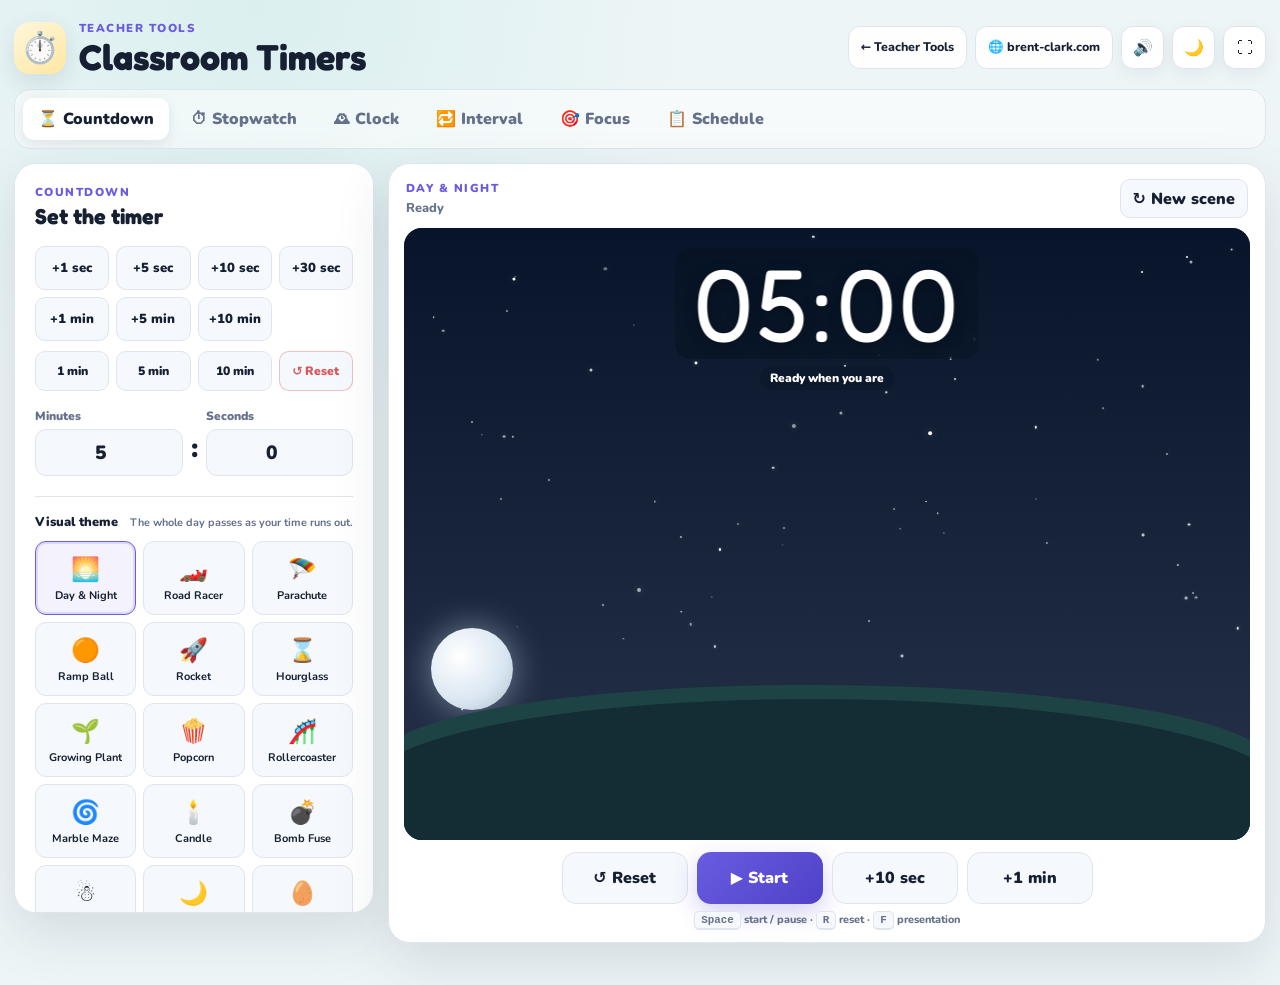
==== tools/classroom-timers/index.html @ 78b4615c "Load mobile stopwatch layout V6" ====
<!doctype html>
<html lang="en">
<head>
  <meta charset="utf-8">
  <meta name="viewport" content="width=device-width, initial-scale=1">
  <meta name="theme-color" content="#173d52">
  <meta name="description" content="A classroom-friendly suite of visual countdowns, stopwatches, clocks, interval timers and lesson schedules.">
  <title>Classroom Timers | Teacher Tools</title>
  <link rel="icon" type="image/svg+xml" href="../../favicon.svg?v=4">
  <link rel="shortcut icon" href="../../favicon.svg?v=4">
  <link rel="preconnect" href="https://fonts.googleapis.com">
  <link rel="preconnect" href="https://fonts.gstatic.com" crossorigin>
  <link href="https://fonts.googleapis.com/css2?family=Bungee&family=Fredoka:wght@500;600;700&family=Nunito:wght@500;700;800;900&display=swap" rel="stylesheet">
  <link rel="stylesheet" href="../../assets/css/teacher-tools.css">
  <link rel="stylesheet" href="styles.css">
</head>
<body>
  <main class="app-shell">
    <header class="topbar">
      <div class="brand-lockup">
        <span class="tool-badge" aria-hidden="true">⏱️</span>
        <div>
          <p class="eyebrow">Teacher Tools</p>
          <h1>Classroom Timers</h1>
        </div>
      </div>
      <div class="top-actions">
        <a class="header-nav-link" href="../../" title="Back to Teacher Tools">← Teacher Tools</a>
        <a class="header-nav-link" href="https://www.brent-clark.com/" target="_blank" rel="noopener" title="Open brent-clark.com">🌐 brent-clark.com</a>
        <button class="icon-button" id="muteBtn" type="button" title="Mute sounds" aria-label="Mute sounds" aria-pressed="false">🔊</button>
        <button class="icon-button" id="themeBtn" type="button" title="Turn on dark mode" aria-label="Turn on dark mode" aria-pressed="false">🌙</button>
        <button class="icon-button" id="fullscreenBtn" type="button" title="Presentation mode" aria-label="Enter presentation mode">⛶</button>
      </div>
    </header>

    <div id="presentationToolbar" class="presentation-toolbar" hidden>
      <button id="presentationMuteBtn" class="presentation-tool-button" type="button" aria-label="Mute sounds">🔊</button>
      <button id="presentationExitBtn" class="presentation-tool-button exit" type="button">↙ Exit presentation</button>
    </div>

    <nav class="workspace-tabs" aria-label="Timer type">
      <button class="workspace-tab active" type="button" data-workspace="countdown" aria-selected="true">⏳ Countdown</button>
      <button class="workspace-tab" type="button" data-workspace="stopwatch" aria-selected="false">⏱ Stopwatch</button>
      <button class="workspace-tab" type="button" data-workspace="clock" aria-selected="false">🕰 Clock</button>
      <button class="workspace-tab" type="button" data-workspace="interval" aria-selected="false">🔁 Interval</button>
      <button class="workspace-tab" type="button" data-workspace="focus" aria-selected="false">🎯 Focus</button>
      <button class="workspace-tab" type="button" data-workspace="schedule" aria-selected="false">📋 Schedule</button>
    </nav>

    <section id="countdownWorkspace" class="workspace-panel active" data-panel="countdown">
      <div class="timer-layout">
        <aside class="controls-panel panel">
          <div class="panel-heading">
            <div><p class="eyebrow">Countdown</p><h2>Set the timer</h2></div>
          </div>

          <div class="quick-times" aria-label="Quick countdown times">
            <button type="button" data-seconds="60">1 min</button>
            <button type="button" data-seconds="180">3 min</button>
            <button type="button" data-seconds="300">5 min</button>
            <button type="button" data-seconds="600">10 min</button>
            <button type="button" data-seconds="900">15 min</button>
            <button type="button" data-seconds="1200">20 min</button>
          </div>

          <div class="time-inputs">
            <label><span>Minutes</span><input id="countdownMinutes" type="number" inputmode="numeric" min="0" max="180" value="5"></label>
            <span class="time-colon" aria-hidden="true">:</span>
            <label><span>Seconds</span><input id="countdownSeconds" type="number" inputmode="numeric" min="0" max="59" value="0"></label>
          </div>

          <div class="setting-block">
            <div class="setting-heading"><span>Visual theme</span><small id="themeDescription">The whole day passes as your time runs out.</small></div>
            <div id="themeGrid" class="theme-grid" role="listbox" aria-label="Countdown visual theme">
              <button class="theme-card active" type="button" data-theme="sunrise" data-category="calm" role="option" aria-selected="true"><span>🌅</span><strong>Day & Night</strong></button>
              <button class="theme-card" type="button" data-theme="racing" data-category="action" role="option"><span>🏎️</span><strong>Road Racer</strong></button>
              <button class="theme-card" type="button" data-theme="parachute" data-category="fun" role="option"><span>🪂</span><strong>Parachute</strong></button>
              <button class="theme-card" type="button" data-theme="ramps" data-category="action" role="option"><span>🟠</span><strong>Ramp Ball</strong></button>
              <button class="theme-card" type="button" data-theme="rocket" data-category="action" role="option"><span>🚀</span><strong>Rocket</strong></button>
              <button class="theme-card" type="button" data-theme="hourglass" data-category="minimal calm" role="option"><span>⌛</span><strong>Hourglass</strong></button>
              <button class="theme-card" type="button" data-theme="plant" data-category="calm" role="option"><span>🌱</span><strong>Growing Plant</strong></button>
              <button class="theme-card" type="button" data-theme="popcorn" data-category="fun" role="option"><span>🍿</span><strong>Popcorn</strong></button>
              <button class="theme-card" type="button" data-theme="coaster" data-category="action" role="option"><span>🎢</span><strong>Rollercoaster</strong></button>
              <button class="theme-card" type="button" data-theme="maze" data-category="fun" role="option"><span>🌀</span><strong>Marble Maze</strong></button>
              <button class="theme-card" type="button" data-theme="candle" data-category="minimal calm" role="option"><span>🕯️</span><strong>Candle</strong></button>
              <button class="theme-card" type="button" data-theme="space" data-category="calm" role="option"><span>🪐</span><strong>Space Journey</strong></button>
            </div>
          </div>

          <label class="toggle-row"><input id="endSoundToggle" type="checkbox" checked><span><strong>End sound</strong><small>Play a clear classroom-friendly chime at zero.</small></span></label>
        </aside>

        <section class="timer-panel panel">
          <div class="stage-header">
            <div>
              <p id="stageKicker" class="eyebrow">Day & Night</p>
              <p id="stageStatus" class="stage-status">Ready</p>
            </div>
            <button id="resetSceneBtn" class="soft-button" type="button" title="Generate a fresh version of this scene">↻ New scene</button>
          </div>
          <div class="stage-wrap">
            <div id="countdownStage" class="timer-stage theme-sunrise" aria-label="Visual countdown animation">
              <div id="sceneLayer" class="scene-layer"></div>
              <div class="time-display-wrap">
                <div id="countdownDisplay" class="time-display">05:00</div>
                <div id="countdownMessage" class="timer-message">Ready when you are</div>
              </div>
            </div>
          </div>
          <div class="timer-controls">
            <button id="countdownResetBtn" class="control-button secondary" type="button">↺ Reset</button>
            <button id="countdownStartBtn" class="control-button primary" type="button">▶ Start</button>
            <button id="countdownAddBtn" class="control-button secondary" type="button">+1 min</button>
          </div>
          <p class="keyboard-tip"><kbd>Space</kbd> start / pause · <kbd>R</kbd> reset · <kbd>F</kbd> presentation</p>
        </section>
      </div>
    </section>

    <section id="stopwatchWorkspace" class="workspace-panel" data-panel="stopwatch">
      <div class="solo-panel panel">
        <div class="mode-toolbar">
          <div><p class="eyebrow">Stopwatch</p><h2>Physical stopwatch</h2><p>Start, stop and lap it like the real thing.</p></div>
          <label class="select-label">Style<select id="stopwatchStyle"><option value="classic">Classic steel</option><option value="track">Athletics</option><option value="mission">Mission control</option><option value="retro">Retro LED</option></select></label>
        </div>
        <div id="stopwatchStage" class="stopwatch-stage style-classic">
          <div class="stopwatch-scene" aria-hidden="true">
            <div id="stopwatchFinger" class="stopwatch-finger"><div class="finger-tip"></div><div class="finger-hand"></div></div>
            <div class="stopwatch-body">
              <div class="stopwatch-loop"></div><div class="stopwatch-crown"></div><div class="stopwatch-side side-left"></div><div class="stopwatch-side side-right"></div>
              <div class="stopwatch-face">
                <div class="watch-brand">TEACHER TIME</div>
                <div id="stopwatchDisplay" class="stopwatch-display">00:00.00</div>
                <div class="watch-track"><span></span></div>
              </div>
            </div>
          </div>
          <div class="stopwatch-actions">
            <button id="stopwatchResetBtn" class="control-button secondary" type="button">↺ Reset</button>
            <button id="stopwatchStartBtn" class="control-button primary" type="button">▶ Start</button>
            <button id="lapBtn" class="control-button secondary" type="button">⚑ Lap</button>
          </div>
          <ol id="lapsList" class="laps-list"><li class="empty-state">No laps yet.</li></ol>
        </div>
      </div>
    </section>

    <section id="clockWorkspace" class="workspace-panel" data-panel="clock">
      <div class="solo-panel panel">
        <div class="mode-toolbar">
          <div><p class="eyebrow">Clock</p><h2>Current time</h2><p>Inspired by <a href="https://www.youtube.com/watch?v=QOtuX0jL85Y&amp;pp=ygUVdGhlIG9mZmljZSBkdmQgY29ybmVy" target="_blank" rel="noopener">The Office's DVD Bouncing Logo</a> scene.</p></div>
          <div class="segmented" id="clockStyleTabs"><button class="active" type="button" data-clock-style="digital">Digital</button><button type="button" data-clock-style="analogue">Analogue</button><button type="button" data-clock-style="flip">Flip</button><button type="button" data-clock-style="scenic">Scenic</button></div>
        </div>
        <div id="clockStage" class="clock-stage clock-digital">
          <div id="digitalClock" class="clock-view digital-clock"><div id="digitalClockTime">12:00:00</div><div id="digitalClockDate">Monday 17 August</div></div>
          <div id="analogueClock" class="clock-view analogue-clock" hidden>
            <div class="clock-face"><div class="clock-number n12">12</div><div class="clock-number n3">3</div><div class="clock-number n6">6</div><div class="clock-number n9">9</div><div id="hourHand" class="clock-hand hour"></div><div id="minuteHand" class="clock-hand minute"></div><div id="secondHand" class="clock-hand second"></div><div class="clock-pin"></div></div>
          </div>
          <div id="flipClock" class="clock-view flip-clock" hidden><div id="flipHour" class="flip-unit">12</div><span>:</span><div id="flipMinute" class="flip-unit">00</div><span>:</span><div id="flipSecond" class="flip-unit">00</div></div>
          <div id="scenicClock" class="clock-view scenic-clock" hidden><div class="scenic-orb"></div><div class="scenic-horizon"></div><div id="scenicTime" class="scenic-time">12:00</div><div id="scenicLabel" class="scenic-label">Good afternoon</div></div>
        </div>
      </div>
    </section>

    <section id="intervalWorkspace" class="workspace-panel" data-panel="interval">
      <div class="builder-layout">
        <aside class="builder-controls panel">
          <p class="eyebrow">Interval timer</p><h2>Work. Rest. Repeat.</h2>
          <div class="form-grid">
            <label>Work minutes<input id="intervalWork" type="number" min="0" max="60" value="5"></label>
            <label>Rest minutes<input id="intervalRest" type="number" min="0" max="30" value="1"></label>
            <label>Rounds<input id="intervalRounds" type="number" min="1" max="20" value="5"></label>
          </div>
          <button id="intervalApplyBtn" class="soft-button wide" type="button">Apply settings</button>
        </aside>
        <section class="builder-stage panel"><p id="intervalPhase" class="eyebrow">Work · Round 1 of 5</p><div id="intervalDisplay" class="builder-time">05:00</div><div class="round-dots" id="roundDots"></div><div class="timer-controls"><button id="intervalResetBtn" class="control-button secondary">↺ Reset</button><button id="intervalStartBtn" class="control-button primary">▶ Start</button></div></section>
      </div>
    </section>

    <section id="focusWorkspace" class="workspace-panel" data-panel="focus">
      <div class="solo-panel panel focus-panel">
        <p class="eyebrow">Focus timer</p><h2>Pick a classroom rhythm</h2>
        <div class="focus-presets">
          <button class="focus-card active" data-focus-work="20" data-focus-break="5"><span>📚</span><strong>Deep work</strong><small>20 min work · 5 min break</small></button>
          <button class="focus-card" data-focus-work="10" data-focus-break="2"><span>✏️</span><strong>Quick focus</strong><small>10 min work · 2 min break</small></button>
          <button class="focus-card" data-focus-work="5" data-focus-break="1"><span>💡</span><strong>Brain burst</strong><small>5 min work · 1 min break</small></button>
          <button class="focus-card" data-focus-work="2" data-focus-break="1"><span>💬</span><strong>Think & talk</strong><small>2 min think · 1 min discuss</small></button>
        </div>
        <div id="focusPhase" class="focus-phase">FOCUS</div><div id="focusDisplay" class="builder-time">20:00</div><div class="timer-controls"><button id="focusResetBtn" class="control-button secondary" type="button">↺ Reset</button><button id="focusStartBtn" class="control-button primary" type="button">▶ Start</button><button id="focusSkipBtn" class="control-button secondary" type="button">Skip →</button></div>
      </div>
    </section>

    <section id="scheduleWorkspace" class="workspace-panel" data-panel="schedule">
      <div class="builder-layout">
        <aside class="builder-controls panel">
          <p class="eyebrow">Lesson schedule</p><h2>Build your lesson flow</h2><p class="helper">Add stages and Classroom Timers will move through them automatically.</p>
          <div id="scheduleRows" class="schedule-rows"></div>
          <button id="addScheduleRowBtn" class="soft-button wide" type="button">＋ Add stage</button>
        </aside>
        <section class="builder-stage panel"><p class="eyebrow">Current stage</p><div id="scheduleStageName" class="schedule-stage-name">Starter</div><div id="scheduleDisplay" class="builder-time">05:00</div><div id="scheduleProgress" class="schedule-progress"></div><div class="timer-controls"><button id="scheduleResetBtn" class="control-button secondary" type="button">↺ Reset</button><button id="scheduleStartBtn" class="control-button primary" type="button">▶ Start</button><button id="scheduleSkipBtn" class="control-button secondary" type="button">Next →</button></div></section>
      </div>
    </section>
  </main>

  <div id="toast" class="toast" role="status" aria-live="polite"></div>
  <script src="app.js?v=2"></script>
  <script src="engine-audio.js"></script>
  <script src="ramp-physics.js"></script>
  <script src="rocket-flight.js"></script>
  <script src="hourglass-upgrade.js"></script>
  <script src="autumn-tree-upgrade.js"></script>
  <script src="autumn-canopy-upgrade.js"></script>
  <script src="autumn-vulture-fix.js"></script>
  <script src="autumn-finishing-touches.js?v=2"></script>
  <script src="autumn-balance-fix.js?v=2"></script>
  <script src="stopwatch-physical-upgrade.js?v=10"></script>
  <script src="pastel-workspace-upgrade.js?v=8"></script>
  <script src="presentation-fullscreen-upgrade.js?v=2" data-presentation-fullscreen-upgrade="true"></script>
  <script src="mobile-landscape-upgrade.js?v=6"></script>
</body>
</html>
---- assets/css/teacher-tools.css ----
:root {
  --tt-font: Inter, ui-sans-serif, system-ui, -apple-system, BlinkMacSystemFont, "Segoe UI", sans-serif;
  --tt-radius: 18px;
  --tt-radius-sm: 12px;
  --tt-shadow: 0 18px 50px rgba(15, 23, 42, .12);
}

* { box-sizing: border-box; }
html { color-scheme: light; }
body { margin: 0; font-family: var(--tt-font); }
button, input, textarea, select { font: inherit; }
button { cursor: pointer; }
button:disabled { cursor: not-allowed; opacity: .55; }
.visually-hidden {
  position: absolute !important;
  width: 1px !important;
  height: 1px !important;
  padding: 0 !important;
  margin: -1px !important;
  overflow: hidden !important;
  clip: rect(0, 0, 0, 0) !important;
  white-space: nowrap !important;
  border: 0 !important;
}

/* Shared Teacher Tools header navigation */
.header-nav-link {
  display: inline-flex;
  align-items: center;
  justify-content: center;
  min-height: 42px;
  padding: 0 12px;
  border: 1px solid #dfe5ef;
  border-radius: 12px;
  background: rgba(255,255,255,.94);
  color: #172033;
  font-size: .78rem;
  font-weight: 800;
  line-height: 1;
  text-decoration: none;
  white-space: nowrap;
}
.header-nav-link:hover {
  border-color: #5b4bdb;
  color: #4435bf;
}

/* A light active tab in dark mode must retain dark label text. */
html[data-theme="dark"] .workspace-tab.active {
  color: #172033 !important;
}
html[data-theme="dark"] .header-nav-link {
  border-color: #34405a;
  background: #1a2233;
  color: #eef1f7;
}
html[data-theme="dark"] .header-nav-link:hover {
  border-color: #8d7cff;
  color: #ffffff;
}

/* Seating Plan: simple three-row Step 2 toolbar. */
#planPanel .toolbars {
  display: grid !important;
  grid-template-columns: 1fr !important;
  gap: 0 !important;
  width: 100% !important;
  min-width: 0 !important;
  padding: 5px 12px !important;
  border: 1px solid var(--line) !important;
  border-radius: 14px !important;
  background: var(--panel-soft) !important;
  overflow: hidden !important;
}

#planPanel .toolbar-group {
  width: 100% !important;
  min-width: 0 !important;
  min-height: 48px !important;
  padding: 7px 0 !important;
  gap: 8px !important;
  border: 0 !important;
  border-radius: 0 !important;
  background: transparent !important;
  align-items: center !important;
  align-content: center !important;
}

#planPanel .toolbar-group + .toolbar-group {
  border-top: 1px solid var(--line) !important;
}

#planPanel .toolbar-group .toolbar-label,
#planPanel .toolbar-group .inline-number,
#planPanel .toolbar-group .times-mark,
#planPanel .toolbar-group select,
#planPanel .toolbar-group input[type="number"],
#planPanel .toolbar-group .soft-button,
#planPanel .toolbar-group .primary-button {
  font-family: "Nunito", ui-sans-serif, system-ui, sans-serif !important;
}

#planPanel .toolbar-group .toolbar-label {
  grid-column: auto !important;
  margin: 0 !important;
  color: var(--muted) !important;
  font-size: .78rem !important;
  font-weight: 900 !important;
  line-height: 1.1 !important;
  white-space: nowrap !important;
}

#planPanel .toolbar-group .inline-number,
#planPanel .toolbar-group .times-mark {
  color: var(--muted) !important;
  font-size: .78rem !important;
  font-weight: 800 !important;
  line-height: 1 !important;
}

#planPanel .toolbar-group select,
#planPanel .toolbar-group input[type="number"],
#planPanel .toolbar-group .soft-button,
#planPanel .toolbar-group .primary-button {
  min-height: 36px !important;
  height: 36px !important;
  min-width: 0 !important;
  font-size: .82rem !important;
  font-weight: 800 !important;
  line-height: 1 !important;
  border-radius: 10px !important;
}

#planPanel .toolbar-group select {
  width: 100% !important;
  padding: 0 30px 0 10px !important;
}

/* Keep native number spinners, but reserve enough room for two-digit values in every browser. */
#planPanel input[type="number"] {
  width: 66px !important;
  min-width: 66px !important;
  padding: 0 22px 0 10px !important;
  text-align: left !important;
  font-variant-numeric: tabular-nums;
}

#planPanel .inline-number {
  grid-template-columns: auto 66px !important;
}

/* Row 1: arrangement */
#planPanel .arrange-group {
  display: grid !important;
  grid-template-columns: 112px minmax(150px, 1fr) auto auto !important;
}

#planPanel .arrange-group .inline-number {
  display: grid !important;
  grid-template-columns: auto 66px !important;
  align-items: center !important;
  gap: 5px !important;
  white-space: nowrap !important;
}

#planPanel .arrange-group .inline-number input {
  width: 66px !important;
  min-width: 66px !important;
}

#planPanel .arrange-group .primary-button {
  padding: 0 14px !important;
  white-space: nowrap !important;
}

/* Row 2: student grid */
#planPanel .grid-size-group {
  display: grid !important;
  grid-template-columns: 112px auto auto auto auto !important;
  justify-content: start !important;
}

#planPanel .grid-size-group .inline-number {
  display: grid !important;
  grid-template-columns: auto 66px !important;
  align-items: center !important;
  gap: 5px !important;
  white-space: nowrap !important;
}

#planPanel .grid-size-group .inline-number input {
  width: 66px !important;
  min-width: 66px !important;
}

#planPanel .grid-size-group .times-mark {
  padding: 0 2px !important;
  align-self: center !important;
}

#planPanel .grid-size-group .soft-button {
  padding: 0 12px !important;
  white-space: nowrap !important;
}

/* Row 3: colours */
#planPanel .colour-group {
  display: grid !important;
  grid-template-columns: 112px minmax(180px, 1fr) 38px auto !important;
}

#planPanel .colour-group .colour-input {
  width: 38px !important;
  height: 36px !important;
  min-width: 38px !important;
  border-radius: 9px !important;
}

#planPanel .colour-group .soft-button {
  padding: 0 13px !important;
  white-space: nowrap !important;
}

/* Room items should never force the page wider. */
#planPanel .room-tools {
  min-width: 0 !important;
  margin-top: 8px !important;
  padding: 8px 10px !important;
}

#planPanel .room-tool-copy strong,
#planPanel .room-tool-copy span,
#planPanel .room-tool-buttons button {
  font-family: "Nunito", ui-sans-serif, system-ui, sans-serif !important;
}

#planPanel .room-tool-copy strong {
  font-size: .82rem !important;
  font-weight: 900 !important;
}

#planPanel .room-tool-copy span {
  font-size: .72rem !important;
}

#planPanel .room-tool-buttons {
  min-width: 0 !important;
  flex-wrap: wrap !important;
}

#planPanel .room-tool-buttons button {
  min-height: 34px !important;
  font-size: .74rem !important;
}

/* On narrower screens each toolbar row becomes a tidy two-line block. */
@media (max-width: 760px) {
  #planPanel .toolbars {
    padding: 5px 9px !important;
  }

  #planPanel .arrange-group,
  #planPanel .grid-size-group,
  #planPanel .colour-group {
    grid-template-columns: 1fr auto !important;
    gap: 7px !important;
  }

  #planPanel .toolbar-group .toolbar-label {
    grid-column: 1 / -1 !important;
  }

  #planPanel .arrange-group select,
  #planPanel .colour-group select {
    grid-column: 1 !important;
  }

  #planPanel .arrange-group .inline-number {
    grid-column: 1 !important;
    justify-self: start !important;
  }

  #planPanel .arrange-group .primary-button {
    grid-column: 2 !important;
    grid-row: 2 !important;
  }

  #planPanel .grid-size-group {
    grid-template-columns: auto auto auto auto !important;
  }

  #planPanel .grid-size-group .toolbar-label {
    grid-column: 1 / -1 !important;
  }

  #planPanel .colour-group {
    grid-template-columns: minmax(0,1fr) 38px auto !important;
  }

  #planPanel .colour-group .toolbar-label {
    grid-column: 1 / -1 !important;
  }
}

@media (max-width: 520px) {
  .top-actions {
    flex-wrap: wrap;
    justify-content: flex-end;
  }
  .header-nav-link {
    order: 2;
  }

  #planPanel .arrange-group {
    grid-template-columns: 1fr auto !important;
  }

  #planPanel .arrange-group .inline-number {
    grid-column: 1 / -1 !important;
  }

  #planPanel .arrange-group .primary-button {
    grid-column: 2 !important;
    grid-row: 2 !important;
  }

  #planPanel .grid-size-group {
    grid-template-columns: 1fr auto 1fr !important;
  }

  #planPanel .grid-size-group .soft-button {
    grid-column: 1 / -1 !important;
  }

  #planPanel .colour-group {
    grid-template-columns: minmax(0,1fr) 38px auto !important;
  }
}

@media (max-width: 700px) {
  .header-nav-link {
    min-height: 38px;
    padding: 0 9px;
    font-size: .69rem;
  }
}
---- tools/classroom-timers/styles.css ----
:root {
  --ink:#172033; --muted:#65708a; --line:#dfe5ef; --panel:#ffffff; --panel-soft:#f5f8fc;
  --bg:#eef5f7; --navy:#173d52; --navy-deep:#0e2a3b; --sky:#45a9d4; --aqua:#6ccfc4;
  --sun:#f8c85a; --coral:#f27b63; --violet:#6a5ce1; --green:#4aa56a; --danger:#d75959;
  --shadow:0 20px 55px rgba(24,46,68,.13); --heading:"Bungee", system-ui, sans-serif;
  --display:"Fredoka", system-ui, sans-serif; --body:"Nunito", system-ui, sans-serif;
}
html[data-theme="dark"] { color-scheme:dark; --ink:#eef4fb; --muted:#aab6ca; --line:#34405a; --panel:#141d2b; --panel-soft:#1a2536; --bg:#0d1420; --navy:#4bb1d7; --navy-deep:#dceff8; --shadow:0 22px 60px rgba(0,0,0,.32); }
* { box-sizing:border-box; }
html,body { min-height:100%; }
body { margin:0; color:var(--ink); font-family:var(--body); background:radial-gradient(circle at 20% 0%, rgba(108,207,196,.15), transparent 32%), var(--bg); }
button,input,select { font:inherit; }
button { color:inherit; }
.app-shell { width:min(1480px, calc(100% - 28px)); margin:0 auto; padding:20px 0 42px; }
.topbar { display:flex; align-items:center; justify-content:space-between; gap:18px; margin-bottom:14px; }
.brand-lockup { display:flex; align-items:center; gap:13px; min-width:0; }
.tool-badge { width:52px; height:52px; display:grid; place-items:center; border-radius:16px; background:linear-gradient(145deg,#fff7dd,#ffe7a0); box-shadow:0 8px 22px rgba(43,62,79,.12); font-size:1.9rem; }
.eyebrow { margin:0 0 3px; color:var(--violet); font-size:.72rem; font-weight:900; text-transform:uppercase; letter-spacing:.13em; }
h1,h2 { font-family:var(--display); }
h1 { margin:0; font-size:clamp(1.5rem,3vw,2.25rem); line-height:1; }
h2 { margin:0; font-size:1.35rem; }
.top-actions { display:flex; flex-wrap:wrap; justify-content:flex-end; gap:8px; }
.icon-button,.presentation-tool-button { min-width:43px; min-height:43px; border:1px solid var(--line); border-radius:12px; background:var(--panel); box-shadow:0 5px 16px rgba(20,40,65,.06); }
.icon-button:hover,.soft-button:hover,.theme-card:hover { transform:translateY(-1px); }
.workspace-tabs { display:flex; gap:7px; overflow-x:auto; padding:8px; margin-bottom:14px; border:1px solid var(--line); border-radius:16px; background:rgba(255,255,255,.55); scrollbar-width:thin; }
html[data-theme="dark"] .workspace-tabs { background:rgba(20,29,43,.75); }
.workspace-tab { flex:0 0 auto; min-height:42px; padding:0 15px; border:0; border-radius:11px; background:transparent; font-weight:900; color:var(--muted); }
.workspace-tab.active { background:var(--panel); color:#172033; box-shadow:0 4px 13px rgba(20,38,60,.09); }
.workspace-panel { display:none; }
.workspace-panel.active { display:block; }
.panel { border:1px solid var(--line); border-radius:22px; background:var(--panel); box-shadow:var(--shadow); }
.timer-layout { display:grid; grid-template-columns:minmax(300px,360px) minmax(0,1fr); gap:14px; }
.controls-panel { padding:20px; max-height:calc(100vh - 150px); overflow:auto; }
.timer-panel { min-width:0; padding:15px; display:flex; flex-direction:column; }
.panel-heading,.stage-header,.mode-toolbar { display:flex; align-items:flex-start; justify-content:space-between; gap:16px; }
.quick-times { display:grid; grid-template-columns:repeat(3,1fr); gap:7px; margin:17px 0; }
.quick-times button { min-height:40px; border:1px solid var(--line); border-radius:10px; background:var(--panel-soft); font-weight:900; }
.quick-times button:hover { border-color:var(--sky); }
.time-inputs { display:grid; grid-template-columns:1fr auto 1fr; align-items:end; gap:8px; }
.time-inputs label,.form-grid label,.select-label { display:grid; gap:5px; color:var(--muted); font-size:.75rem; font-weight:900; }
.time-inputs input,.form-grid input,.select-label select,.schedule-row input { width:100%; min-height:47px; border:1px solid var(--line); border-radius:11px; padding:0 10px; color:var(--ink); background:var(--panel-soft); font-weight:900; }
.time-inputs input { text-align:center; font-size:1.2rem; }
.time-colon { padding-bottom:9px; font-size:1.7rem; font-weight:900; }
.setting-block { margin-top:20px; padding-top:16px; border-top:1px solid var(--line); }
.setting-heading { display:flex; align-items:baseline; justify-content:space-between; gap:12px; margin-bottom:10px; font-size:.8rem; font-weight:900; }
.setting-heading small { color:var(--muted); text-align:right; font-size:.68rem; font-weight:700; }
.theme-filters { display:flex; gap:5px; overflow-x:auto; margin:0 0 8px; padding-bottom:2px; }
.theme-filters button { flex:0 0 auto; min-height:31px; padding:0 9px; border:1px solid var(--line); border-radius:999px; background:var(--panel-soft); color:var(--muted); font-size:.66rem; font-weight:900; }
.theme-filters button.active { border-color:var(--violet); background:var(--violet); color:white; }
.theme-grid { display:grid; grid-template-columns:repeat(3,1fr); gap:7px; }
.theme-card { min-width:0; min-height:74px; padding:8px 5px; display:flex; flex-direction:column; align-items:center; justify-content:center; gap:3px; border:1px solid var(--line); border-radius:11px; background:var(--panel-soft); transition:.15s ease; }
.theme-card span { font-size:1.45rem; }
.theme-card strong { max-width:100%; overflow:hidden; text-overflow:ellipsis; font-size:.69rem; white-space:nowrap; }
.theme-card.active { border-color:var(--violet); box-shadow:inset 0 0 0 2px rgba(106,92,225,.17); background:rgba(106,92,225,.08); }
.toggle-row { display:flex; align-items:center; gap:10px; margin-top:16px; padding:12px; border-radius:12px; background:var(--panel-soft); }
.toggle-row input { width:18px; height:18px; accent-color:var(--violet); }
.toggle-row span { display:grid; }
.toggle-row strong { font-size:.8rem; }
.toggle-row small { color:var(--muted); font-size:.68rem; }
.stage-header { align-items:center; margin:0 2px 10px; }
.stage-status { margin:0; color:var(--muted); font-size:.8rem; font-weight:800; }
.soft-button { min-height:39px; padding:0 12px; border:1px solid var(--line); border-radius:10px; background:var(--panel-soft); font-weight:900; transition:.15s ease; }
.soft-button.wide { width:100%; margin-top:12px; }
.stage-wrap { flex:1; min-height:0; }
.timer-stage { position:relative; overflow:hidden; min-height:500px; height:min(68vh,720px); border-radius:18px; isolation:isolate; background:#1b3552; box-shadow:inset 0 0 0 1px rgba(255,255,255,.14); }
.scene-layer { position:absolute; inset:0; }
.time-display-wrap { position:absolute; z-index:30; top:20px; left:50%; transform:translateX(-50%); display:grid; justify-items:center; pointer-events:none; }
.time-display { padding:4px 18px 5px; border-radius:16px; color:white; background:rgba(8,20,34,.48); backdrop-filter:blur(9px); font-family:var(--display); font-size:clamp(3.2rem,8vw,7rem); line-height:1; letter-spacing:.02em; text-shadow:0 3px 14px rgba(0,0,0,.3); font-variant-numeric:tabular-nums; }
.timer-message { margin-top:7px; padding:4px 10px; border-radius:999px; color:#fff; background:rgba(8,20,34,.38); font-size:.75rem; font-weight:900; transition:.18s ease; }
.timer-stage.finished .timer-message { margin-top:13px; padding:7px 18px; background:rgba(229,76,68,.88); font-size:1.05rem; letter-spacing:.08em; text-transform:uppercase; box-shadow:0 8px 25px rgba(0,0,0,.22); }
.timer-controls { display:flex; justify-content:center; gap:9px; padding-top:12px; }
.control-button { min-height:52px; min-width:126px; border:0; border-radius:14px; padding:0 18px; font-weight:900; font-size:1rem; }
.control-button.primary { color:white; background:linear-gradient(135deg,var(--violet),#4f42c8); box-shadow:0 9px 24px rgba(89,74,207,.26); }
.control-button.secondary { border:1px solid var(--line); background:var(--panel-soft); }
.keyboard-tip { margin:8px 0 0; text-align:center; color:var(--muted); font-size:.68rem; font-weight:800; }
kbd { padding:2px 6px; border:1px solid var(--line); border-bottom-width:2px; border-radius:5px; background:var(--panel-soft); }

.sky-scene,.race-scene,.parachute-scene,.ramp-scene,.rocket-scene,.plant-scene,.popcorn-scene,.coaster-scene,.space-scene,.maze-scene,.candle-scene,.hourglass-scene { position:absolute; inset:0; overflow:hidden; }
.scenery-ground { position:absolute; left:-3%; right:-3%; bottom:-4%; height:24%; border-radius:50% 50% 0 0; background:#245d48; }
.sky-scene { background:linear-gradient(180deg,var(--skyTop,#071429),var(--skyBottom,#27334a)); transition:background .3s linear; }
.sky-stars { position:absolute; inset:0; opacity:var(--stars,.9); background-image:radial-gradient(circle,#fff 0 1px,transparent 1.4px),radial-gradient(circle,#fff 0 1px,transparent 1.5px); background-position:14px 18px,62px 72px; background-size:82px 82px,113px 113px; }
.sky-hills { position:absolute; left:-4%; right:-4%; bottom:-6%; height:29%; border-radius:50% 54% 0 0; background:#142c33; box-shadow:0 -28px 0 -14px #1e4344; }
.celestial { position:absolute; width:82px; height:82px; border-radius:50%; transform:translate(-50%,-50%); background:radial-gradient(circle at 34% 34%,#fff8c6,#ffd052 55%,#e69a2d); box-shadow:0 0 38px rgba(255,213,91,.7); }
.celestial.moonish { background:radial-gradient(circle at 35% 35%,#fff,#d9e6f1 60%,#a9bdca); box-shadow:0 0 35px rgba(220,235,255,.48); }
.race-scene { background:linear-gradient(#79c9ef 0 55%,#7cbf69 55%); }
.race-cloud { position:absolute; width:100px; height:28px; border-radius:30px; background:rgba(255,255,255,.75); box-shadow:32px -12px 0 3px rgba(255,255,255,.75),65px 0 0 rgba(255,255,255,.75); }
.race-road { position:absolute; inset:0; }
.race-road svg { width:100%; height:100%; }
.race-car { position:absolute; z-index:4; width:76px; height:38px; transform:translate(-50%,-50%); filter:drop-shadow(0 7px 5px rgba(0,0,0,.28)); }
.car-body { position:absolute; inset:8px 2px 7px; border-radius:18px 24px 7px 7px; background:linear-gradient(#f3473d,#b81f27); }
.car-cabin { position:absolute; left:28px; top:0; width:30px; height:17px; border-radius:12px 10px 2px 2px; background:#163f58; border:4px solid #ef493d; }
.car-wheel { position:absolute; bottom:0; width:17px; height:17px; border:4px solid #222; border-radius:50%; background:#aab3bb; }.car-wheel.w1{left:12px}.car-wheel.w2{right:10px}
.finish-flag { position:absolute; z-index:3; width:8px; height:110px; background:#333; transform:translate(-50%,-85%); }.finish-flag::before{content:"";position:absolute;left:7px;top:0;width:55px;height:38px;background:conic-gradient(#fff 25%,#111 0 50%,#fff 0 75%,#111 0) 0 0/18px 18px;}
.parachute-scene { background:linear-gradient(#4ba8dc,#bce7f8 62%,#88c96e 62%); }
.parachute-cloud { position:absolute; width:120px; height:34px; border-radius:40px; background:rgba(255,255,255,.85); box-shadow:35px -14px 0 5px rgba(255,255,255,.85),75px 2px 0 rgba(255,255,255,.85); }
.parachutist { position:absolute; left:50%; width:130px; height:150px; transform:translate(-50%,-50%); }
.parachute-canopy { position:absolute; left:10px; top:0; width:110px; height:55px; border-radius:60px 60px 5px 5px; background:repeating-linear-gradient(90deg,#ff6c5c 0 18px,#ffd36c 18px 36px,#6bc8df 36px 54px); clip-path:polygon(50% 0,90% 14%,100% 100%,0 100%,10% 14%); }
.parachute-lines { position:absolute; left:31px; top:47px; width:70px; height:64px; border-left:2px solid #536674; border-right:2px solid #536674; transform:perspective(80px) rotateX(-15deg); }
.parachute-person { position:absolute; left:50%; top:102px; width:24px; height:34px; transform:translateX(-50%); border-radius:10px 10px 7px 7px; background:#293f78; }.parachute-person::before{content:"";position:absolute;left:5px;top:-17px;width:15px;height:15px;border-radius:50%;background:#e7ae86;}
.landing-target { position:absolute; left:50%; bottom:5%; width:120px; height:35px; border-radius:50%; transform:translateX(-50%); background:radial-gradient(ellipse,#fff 0 20%,#e34d4d 21% 40%,#fff 41% 62%,#e34d4d 63%); }
.ramp-scene { background:linear-gradient(150deg,#22334c,#141c2a); }
.ramp-svg { position:absolute; inset:0; width:100%; height:100%; filter:drop-shadow(0 7px 6px rgba(0,0,0,.28)); }
.ramp-svg line { stroke:#e4b85b; stroke-width:11; stroke-linecap:round; }
.ramp-ball { position:absolute; z-index:3; width:38px; height:38px; border-radius:50%; transform:translate(-50%,-50%); background:radial-gradient(circle at 35% 25%,#fff4bb,#ff9c37 45%,#dc5a2c); box-shadow:0 6px 12px rgba(0,0,0,.3); }
.rocket-scene { background:radial-gradient(circle at 50% 115%,#294e78 0 15%,transparent 42%),linear-gradient(#050a19,#101f3c); }
.rocket-stars { position:absolute; inset:0; background-image:radial-gradient(circle,#fff 0 1px,transparent 1.3px); background-size:54px 54px; opacity:.75; }
.rocket-pad { position:absolute; bottom:4%; left:50%; width:220px; height:26px; transform:translateX(-50%); border-radius:50%; background:#38465b; }
.rocket { position:absolute; left:50%; bottom:8%; width:88px; height:185px; transform:translateX(-50%); }
.rocket-body { position:absolute; left:20px; top:0; width:48px; height:140px; border-radius:50% 50% 15px 15px; background:linear-gradient(90deg,#d9e2ea,#fff 45%,#b7c5d1); }
.rocket-nose { position:absolute; left:20px; top:-18px; width:48px; height:55px; border-radius:50% 50% 22% 22%; background:#f15e58; clip-path:polygon(50% 0,100% 100%,0 100%); }
.rocket-window { position:absolute; left:31px; top:45px; width:27px; height:27px; border-radius:50%; background:#52b8d7; border:5px solid #7b8792; }
.rocket-fin { position:absolute; top:105px; width:28px; height:45px; background:#f15e58; }.rocket-fin.left{left:3px;clip-path:polygon(100% 0,100% 100%,0 100%)}.rocket-fin.right{right:3px;clip-path:polygon(0 0,100% 100%,0 100%)}
.rocket-flame { position:absolute; left:31px; top:137px; width:28px; height:var(--flame,16px); min-height:16px; border-radius:0 0 50% 50%; background:linear-gradient(#fff18a,#ff962f,#f14d35); clip-path:polygon(10% 0,90% 0,70% 100%,50% 73%,28% 100%); filter:drop-shadow(0 0 10px #ff883a); }
.launch-count { position:absolute; left:50%; bottom:5%; transform:translateX(-50%); color:#fff; font-family:var(--heading); font-size:clamp(1.5rem,6vw,4.8rem); text-shadow:0 4px 20px rgba(0,0,0,.5); }
.hourglass-scene { display:grid; place-items:center; background:radial-gradient(circle,#32425f,#151d2c); }
.hourglass { position:relative; width:230px; height:330px; filter:drop-shadow(0 16px 20px rgba(0,0,0,.32)); }
.hg-top,.hg-bottom { position:absolute; left:18px; width:194px; height:118px; overflow:hidden; border:9px solid #d9b568; background:rgba(225,242,247,.12); }
.hg-top { top:35px; clip-path:polygon(0 0,100% 0,62% 100%,38% 100%); }
.hg-bottom { bottom:35px; clip-path:polygon(38% 0,62% 0,100% 100%,0 100%); }
.hg-sand-top { position:absolute; left:0; right:0; bottom:0; height:var(--topSand,100%); background:#f0c95d; }
.hg-sand-bottom { position:absolute; left:0; right:0; bottom:0; height:var(--bottomSand,0%); background:#f0c95d; }
.hg-stream { position:absolute; top:148px; left:111px; width:8px; height:40px; background:#f0c95d; opacity:var(--stream,1); }
.hg-bar { position:absolute; left:0; right:0; height:23px; border-radius:12px; background:linear-gradient(#bf8841,#7d5126); }.hg-bar.top{top:13px}.hg-bar.bottom{bottom:13px}
.plant-scene { background:linear-gradient(#9edcf2 0 67%,#8b603f 67%); }
.plant-pot { position:absolute; left:50%; bottom:5%; width:140px; height:95px; transform:translateX(-50%); background:linear-gradient(90deg,#b95f38,#df7b48,#a94d31); clip-path:polygon(8% 0,92% 0,78% 100%,22% 100%); }
.plant-stem { position:absolute; left:50%; bottom:22%; width:11px; height:var(--stemH,2%); transform:translateX(-50%); transform-origin:bottom; border-radius:8px; background:#2f8d4d; }
.leaf { position:absolute; width:72px; height:36px; border-radius:100% 0 100% 0; background:#3baa5a; opacity:0; transform:scale(var(--leafScale,0)); transition:opacity .2s; }.leaf.l1{left:calc(50% - 67px);bottom:38%;transform-origin:right bottom}.leaf.l2{left:calc(50% - 4px);bottom:47%;transform-origin:left bottom;transform:scaleX(-1) scale(var(--leafScale,0))}.leaf.l3{left:calc(50% - 70px);bottom:57%;transform-origin:right bottom}.leaf.l4{left:calc(50% - 2px);bottom:65%;transform-origin:left bottom;transform:scaleX(-1) scale(var(--leafScale,0))}
.flower { position:absolute; left:50%; bottom:72%; width:92px; height:92px; transform:translate(-50%,50%) scale(var(--flowerScale,0)); }
.petal { position:absolute; left:31px; top:2px; width:30px; height:44px; border-radius:60% 60% 45% 45%; background:#ff7182; transform-origin:15px 44px; }.petal:nth-child(2){transform:rotate(72deg)}.petal:nth-child(3){transform:rotate(144deg)}.petal:nth-child(4){transform:rotate(216deg)}.petal:nth-child(5){transform:rotate(288deg)}.flower-core{position:absolute;left:31px;top:31px;width:31px;height:31px;border-radius:50%;background:#ffd65c}
.popcorn-scene { background:linear-gradient(145deg,#762a33,#3d1722); }
.popcorn-box { position:absolute; left:50%; bottom:5%; width:260px; height:330px; transform:translateX(-50%); clip-path:polygon(7% 0,93% 0,82% 100%,18% 100%); background:repeating-linear-gradient(90deg,#f3e6d0 0 28px,#d84b4b 28px 56px); box-shadow:0 15px 35px rgba(0,0,0,.35); }
.popcorn-fill { position:absolute; left:50%; bottom:7%; width:236px; height:var(--fillH,5%); transform:translateX(-50%); overflow:visible; }
.kernel { position:absolute; width:34px; height:31px; border-radius:55% 45% 52% 48%; background:#fff5d9; box-shadow:inset -5px -5px 0 #ead39a,0 3px 5px rgba(0,0,0,.18); transform:scale(var(--kernelScale,0)); }
.coaster-scene { background:linear-gradient(#78c9ed 0 68%,#66a84f 68%); }
.coaster-track { position:absolute; inset:0; }.coaster-track svg{width:100%;height:100%}.coaster-cart{position:absolute;width:72px;height:35px;transform:translate(-50%,-50%);border-radius:9px 9px 15px 15px;background:#ee554c;box-shadow:0 8px 8px rgba(0,0,0,.22)}.coaster-cart::before{content:"🎢";position:absolute;left:17px;top:-23px;font-size:32px}.coaster-cart::after{content:"";position:absolute;left:10px;right:10px;bottom:-9px;height:13px;border-radius:20px;background:radial-gradient(circle at 8px 5px,#222 0 6px,transparent 7px),radial-gradient(circle at calc(100% - 8px) 5px,#222 0 6px,transparent 7px)}
.maze-scene { background:linear-gradient(135deg,#30445f,#17253a); }
.maze-board { position:absolute; left:5%; top:19%; right:5%; bottom:7%; border:8px solid #e1b25e; border-radius:16px; background:#f1d99c; box-shadow:0 12px 28px rgba(0,0,0,.3); }
.maze-wall { position:absolute; border-radius:5px; background:#704d2a; }
.maze-marble { position:absolute; z-index:3; width:33px; height:33px; border-radius:50%; transform:translate(-50%,-50%); background:radial-gradient(circle at 30% 28%,#fff,#64bde3 32%,#275d9a 72%); box-shadow:0 5px 8px rgba(0,0,0,.28); }
.maze-hole { position:absolute; z-index:2; width:45px; height:45px; border-radius:50%; transform:translate(-50%,-50%); background:radial-gradient(circle,#0c1622 0 60%,#5f4428 64%); }
.candle-scene { display:grid; place-items:center; background:radial-gradient(circle at 50% 42%,#5a3f37,#1a1720 60%); }
.candle { position:absolute; bottom:6%; left:50%; width:125px; height:390px; transform:translateX(-50%); }
.candle-wax { position:absolute; bottom:0; left:10px; right:10px; height:var(--waxH,100%); min-height:8px; border-radius:13px 13px 4px 4px; background:linear-gradient(90deg,#dbc6a8,#fff4d7 45%,#d5b791); box-shadow:inset -12px 0 16px rgba(132,91,48,.12); }
.candle-wick { position:absolute; left:61px; bottom:var(--wickBottom,100%); width:4px; height:18px; background:#332721; transform:translateY(5px); }
.candle-flame { position:absolute; left:42px; bottom:var(--flameBottom,100%); width:43px; height:67px; transform:translateY(-7px); border-radius:50% 50% 48% 48%; background:radial-gradient(ellipse at 50% 68%,#fff9c0 0 20%,#ffc54d 38%,#ef6d2f 66%,transparent 70%); filter:drop-shadow(0 0 18px rgba(255,169,53,.8)); opacity:var(--flameOpacity,1); animation:flicker .34s infinite alternate ease-in-out; }
@keyframes flicker { to{transform:translateY(-7px) rotate(2deg) scaleX(.93)} }
.space-scene { background:radial-gradient(circle at 30% 35%,#263867,#080d1d 48%,#03060f); }
.space-stars { position:absolute; inset:0; background-image:radial-gradient(circle,#fff 0 1px,transparent 1.4px); background-size:48px 48px; opacity:.8; }
.planet { position:absolute; border-radius:50%; }.planet.earth{left:5%;bottom:8%;width:150px;height:150px;background:radial-gradient(circle at 35% 25%,#b9f1ff,#2788ca 42%,#2f8847 44% 55%,#216eaf 58%);box-shadow:0 0 36px rgba(65,156,238,.5)}.planet.target{right:6%;top:20%;width:180px;height:180px;background:repeating-linear-gradient(7deg,#d8a34c 0 18px,#b87838 19px 34px,#e0b966 35px 48px);box-shadow:0 0 42px rgba(224,167,73,.4)}.planet.target::after{content:"";position:absolute;left:-42px;top:63px;width:265px;height:55px;border:11px solid rgba(222,198,137,.65);border-radius:50%;transform:rotate(-14deg)}
.spacecraft { position:absolute; z-index:4; width:62px; height:35px; transform:translate(-50%,-50%) rotate(-18deg); }.spacecraft::before{content:"🚀";font-size:46px;filter:drop-shadow(0 4px 8px rgba(0,0,0,.4))}
.space-path { position:absolute; left:14%; top:25%; width:70%; height:55%; border-top:2px dashed rgba(255,255,255,.35); border-radius:50%; transform:rotate(-12deg); }
.solo-panel { padding:20px; }
.mode-toolbar { align-items:center; margin-bottom:18px; }.mode-toolbar p{margin:4px 0 0;color:var(--muted);font-size:.83rem}.select-label{min-width:180px}
.stopwatch-stage { min-height:650px; display:grid; grid-template-columns:minmax(0,1fr) 260px; align-items:center; gap:15px; padding:30px; border-radius:19px; background:radial-gradient(circle at 38% 45%,#f8fafc,#dbe4ec 55%,#b8c5cf); overflow:hidden; }
.stopwatch-stage.style-track { background:linear-gradient(155deg,#347d55 0 52%,#b55240 52%); }.stopwatch-stage.style-mission{background:radial-gradient(circle,#1b3242,#07131d);}.stopwatch-stage.style-retro{background:linear-gradient(#30251e,#15110f);}
.stopwatch-scene { position:relative; min-height:500px; display:grid; place-items:center; }
.stopwatch-body { position:relative; width:370px; height:450px; border-radius:48% 48% 50% 50%; background:linear-gradient(120deg,#65717b,#eff4f7 17%,#8b98a2 40%,#fafafa 58%,#5f6973 82%); box-shadow:0 25px 60px rgba(0,0,0,.36),inset 0 0 0 8px #5f6870; }
.stopwatch-loop { position:absolute; left:139px; top:-76px; width:92px; height:90px; border:22px solid #aeb8c0; border-radius:50%; box-shadow:inset 0 0 0 4px #5d666e; }
.stopwatch-crown { position:absolute; z-index:4; left:143px; top:-34px; width:85px; height:45px; border-radius:12px 12px 5px 5px; background:repeating-linear-gradient(90deg,#6c757b 0 6px,#b9c2c7 6px 11px); box-shadow:0 6px 8px rgba(0,0,0,.25); }
.stopwatch-side{position:absolute;top:20px;width:52px;height:28px;border-radius:8px;background:linear-gradient(#d8dfe3,#737d84)}.side-left{left:13px;transform:rotate(-35deg)}.side-right{right:13px;transform:rotate(35deg)}
.stopwatch-face { position:absolute; inset:28px; border:10px solid #2d3439; border-radius:50%; background:radial-gradient(circle,#f9f7ec,#e6e3d8 73%,#c6c1b5); box-shadow:inset 0 0 30px rgba(0,0,0,.18); display:flex; flex-direction:column; align-items:center; justify-content:center; }
.watch-brand { margin-top:-55px; color:#33414b; font-family:var(--heading); font-size:.7rem; letter-spacing:.11em; }
.stopwatch-display { margin-top:52px; width:80%; padding:13px 8px; border:6px inset #8b938c; border-radius:8px; background:#b8c7ad; color:#18251d; font-family:monospace; font-size:2.65rem; font-weight:900; text-align:center; letter-spacing:-.07em; box-shadow:inset 0 3px 9px rgba(0,0,0,.18); }
.watch-track { position:absolute; inset:16px; border:3px dotted #555; border-radius:50%; }.watch-track::before,.watch-track::after{content:"";position:absolute;background:#555}.watch-track::before{left:50%;top:4px;bottom:4px;width:1px}.watch-track::after{top:50%;left:4px;right:4px;height:1px}
.stopwatch-finger { position:absolute; z-index:12; top:-10px; left:50%; width:180px; height:240px; transform:translateX(-11%) rotate(16deg); transform-origin:50% 100%; pointer-events:none; transition:transform .15s ease; }.stopwatch-finger.press{transform:translateX(-11%) translateY(18px) rotate(16deg)}
.finger-tip { position:absolute; left:42px; top:0; width:65px; height:150px; border-radius:40px 40px 27px 27px; background:linear-gradient(90deg,#d9a47e,#f0bd96 55%,#cf946d); box-shadow:7px 9px 14px rgba(0,0,0,.2); }.finger-tip::after{content:"";position:absolute;left:13px;top:8px;width:39px;height:45px;border-radius:50% 50% 42% 42%;background:rgba(255,225,205,.28);border-top:2px solid rgba(124,74,53,.25)}
.finger-hand { position:absolute; left:0; top:120px; width:175px; height:120px; border-radius:62% 44% 30% 46%; background:linear-gradient(130deg,#e0a67f,#f0bc93 52%,#c98963); box-shadow:8px 12px 20px rgba(0,0,0,.22); }
.stopwatch-actions { display:flex; flex-direction:column; gap:10px; }.stopwatch-actions .control-button{width:100%}.laps-list{max-height:190px;overflow:auto;margin:0;padding:12px 0 0;list-style-position:inside;color:var(--muted);font-weight:800}.laps-list li{padding:6px 8px;border-bottom:1px solid rgba(100,115,140,.18)}.empty-state{list-style:none;color:var(--muted);font-size:.8rem}
.style-mission .stopwatch-body,.style-retro .stopwatch-body{filter:saturate(.55)}.style-mission .stopwatch-display{background:#16352e;color:#75ffc0;text-shadow:0 0 9px #33e7a0}.style-retro .stopwatch-display{background:#2a1712;color:#ff765f;text-shadow:0 0 10px #ff4d31}
.clock-stage { min-height:650px; position:relative; overflow:hidden; display:grid; place-items:center; border-radius:19px; background:linear-gradient(145deg,#1c3851,#0e2234); color:white; }
.segmented { display:flex; padding:4px; border-radius:12px; background:var(--panel-soft); }.segmented button{min-height:36px;border:0;border-radius:9px;padding:0 11px;background:transparent;color:var(--muted);font-weight:900}.segmented button.active{background:var(--panel);color:var(--ink);box-shadow:0 2px 9px rgba(0,0,0,.08)}
.digital-clock{text-align:center}.digital-clock>div:first-child{font-family:var(--display);font-size:clamp(5rem,15vw,12rem);line-height:.9;font-variant-numeric:tabular-nums}.digital-clock>div:last-child{margin-top:24px;font-size:clamp(1.1rem,3vw,2rem);font-weight:900;color:#b7d6e4}
.analogue-clock{display:grid;place-items:center}.clock-face{position:relative;width:min(70vw,520px);aspect-ratio:1;border:22px solid #e3edf2;border-radius:50%;background:radial-gradient(circle,#fff,#e5ebee);box-shadow:0 22px 50px rgba(0,0,0,.35),inset 0 0 22px rgba(0,0,0,.14);color:#21313d}.clock-number{position:absolute;font-family:var(--display);font-size:2.4rem;transform:translate(-50%,-50%)}.n12{left:50%;top:10%}.n3{left:90%;top:50%}.n6{left:50%;top:90%}.n9{left:10%;top:50%}.clock-hand{position:absolute;left:50%;bottom:50%;transform-origin:50% 100%;border-radius:10px 10px 2px 2px}.clock-hand.hour{width:10px;height:28%;background:#26333c}.clock-hand.minute{width:7px;height:37%;background:#3b4d5a}.clock-hand.second{width:3px;height:42%;background:#e4574c}.clock-pin{position:absolute;left:50%;top:50%;width:22px;height:22px;border-radius:50%;background:#e4574c;transform:translate(-50%,-50%)}
.flip-clock{display:flex;align-items:center;gap:15px;font-family:var(--display);font-size:clamp(3rem,10vw,8rem)}.flip-unit{position:relative;min-width:1.6em;padding:.08em .16em;border-radius:16px;text-align:center;background:linear-gradient(#25394b 49%,#172938 50%);box-shadow:inset 0 1px 0 rgba(255,255,255,.12),0 17px 35px rgba(0,0,0,.25)}.flip-unit::after{content:"";position:absolute;left:0;right:0;top:50%;height:1px;background:#07141f}
.scenic-clock{position:absolute;inset:0;display:grid;place-items:center;text-align:center;background:linear-gradient(var(--scenicTop,#69c9f0),var(--scenicBottom,#ffe5a0));overflow:hidden}.scenic-orb{position:absolute;left:50%;top:var(--orbY,33%);width:120px;height:120px;border-radius:50%;transform:translate(-50%,-50%);background:#ffd45b;box-shadow:0 0 45px rgba(255,208,79,.65)}.scenic-horizon{position:absolute;left:-5%;right:-5%;bottom:-8%;height:35%;border-radius:50% 50% 0 0;background:#1f5c54;box-shadow:0 -35px 0 -17px #2c766a}.scenic-time{position:relative;z-index:4;font-family:var(--display);font-size:clamp(5rem,15vw,11rem);text-shadow:0 5px 24px rgba(0,0,0,.32)}.scenic-label{position:absolute;z-index:4;top:68%;font-size:1.4rem;font-weight:900}
.builder-layout { display:grid; grid-template-columns:minmax(280px,360px) minmax(0,1fr); gap:14px; }.builder-controls,.builder-stage{padding:22px}.builder-controls>p.helper{color:var(--muted)}
.form-grid{display:grid;gap:12px;margin-top:20px}.builder-stage{min-height:600px;display:flex;flex-direction:column;align-items:center;justify-content:center;background:radial-gradient(circle at 50% 45%,rgba(108,207,196,.12),transparent 45%),var(--panel)}.builder-time{font-family:var(--display);font-size:clamp(5rem,14vw,11rem);font-variant-numeric:tabular-nums;line-height:.95}.round-dots{display:flex;flex-wrap:wrap;justify-content:center;gap:8px;margin:24px}.round-dot{width:17px;height:17px;border:2px solid var(--violet);border-radius:50%}.round-dot.done{background:var(--violet)}.round-dot.current{box-shadow:0 0 0 5px rgba(106,92,225,.15)}
.focus-panel{text-align:center;min-height:680px}.focus-panel h2{font-size:1.7rem}.focus-presets{display:grid;grid-template-columns:repeat(4,1fr);gap:10px;margin:24px 0 40px}.focus-card{min-height:110px;display:grid;place-items:center;gap:3px;padding:12px;border:1px solid var(--line);border-radius:15px;background:var(--panel-soft)}.focus-card span{font-size:1.7rem}.focus-card strong{font-size:.86rem}.focus-card small{color:var(--muted);font-weight:800}.focus-card.active{border-color:var(--violet);box-shadow:inset 0 0 0 2px rgba(106,92,225,.16)}.focus-phase{display:inline-block;margin-bottom:10px;padding:7px 16px;border-radius:999px;background:#e7f4eb;color:#287344;font-weight:1000;letter-spacing:.12em}
.schedule-rows{display:grid;gap:8px;margin-top:15px}.schedule-row{display:grid;grid-template-columns:minmax(0,1fr) 76px 36px;gap:7px}.schedule-row input{min-height:42px}.schedule-row button{border:1px solid var(--line);border-radius:10px;background:var(--panel-soft)}.schedule-stage-name{margin:8px 0 4px;font-family:var(--display);font-size:clamp(2rem,6vw,4.2rem)}.schedule-progress{display:flex;gap:7px;margin:25px 0}.schedule-step{width:38px;height:8px;border-radius:99px;background:var(--line)}.schedule-step.done{background:var(--aqua)}.schedule-step.current{background:var(--violet)}
.toast{position:fixed;z-index:100;left:50%;bottom:22px;transform:translate(-50%,20px);padding:10px 16px;border-radius:999px;background:#172033;color:white;font-size:.8rem;font-weight:900;opacity:0;pointer-events:none;transition:.2s}.toast.show{opacity:1;transform:translate(-50%,0)}
.presentation-toolbar{position:fixed;z-index:1000;right:12px;top:12px;display:flex;gap:7px}.presentation-tool-button{background:rgba(15,25,38,.75);color:white;border-color:rgba(255,255,255,.23);backdrop-filter:blur(8px)}.presentation-tool-button.exit{padding:0 12px}
body.presentation-mode .topbar,body.presentation-mode .workspace-tabs,body.presentation-mode .controls-panel,body.presentation-mode .builder-controls,body.presentation-mode .stage-header,body.presentation-mode .mode-toolbar,body.presentation-mode .keyboard-tip{display:none!important}body.presentation-mode .app-shell{width:100%;padding:0}body.presentation-mode .timer-layout{display:block}body.presentation-mode .timer-panel{border:0;border-radius:0;padding:0;box-shadow:none;background:#000}body.presentation-mode .timer-stage{height:100vh;min-height:100vh;border-radius:0}body.presentation-mode .timer-controls{position:fixed;z-index:50;left:50%;bottom:18px;transform:translateX(-50%);padding:8px;border-radius:18px;background:rgba(10,18,28,.56);backdrop-filter:blur(10px)}body.presentation-mode .timer-controls .secondary{color:white;border-color:rgba(255,255,255,.22);background:rgba(255,255,255,.12)}body.presentation-mode .workspace-panel:not(#countdownWorkspace){padding:12px}body.presentation-mode .builder-layout{display:block}body.presentation-mode .solo-panel,body.presentation-mode .builder-stage{min-height:calc(100vh - 24px)}
@media (max-width:1000px){.timer-layout,.builder-layout{grid-template-columns:300px minmax(0,1fr)}.timer-stage{min-height:440px}.focus-presets{grid-template-columns:repeat(2,1fr)}.stopwatch-stage{grid-template-columns:1fr;min-height:760px}.stopwatch-actions{flex-direction:row;flex-wrap:wrap;justify-content:center}.stopwatch-actions .control-button{width:auto}.laps-list{width:min(100%,600px);justify-self:center}}
@media (max-width:760px){.app-shell{width:min(100% - 16px,1480px);padding-top:10px}.topbar{align-items:flex-start}.brand-lockup{gap:8px}.tool-badge{width:42px;height:42px;font-size:1.5rem}.brand-lockup h1{font-size:1.25rem}.brand-lockup .eyebrow{font-size:.62rem}.top-actions .header-nav-link{display:none}.workspace-tabs{margin-left:-2px;margin-right:-2px}.timer-layout,.builder-layout{grid-template-columns:1fr}.controls-panel{max-height:none}.timer-stage{height:58vh;min-height:390px}.theme-grid{grid-template-columns:repeat(4,1fr)}.theme-card{min-height:66px}.theme-card strong{font-size:.62rem}.time-display{font-size:clamp(2.9rem,16vw,5.2rem)}.timer-controls{gap:6px}.control-button{min-width:0;flex:1;padding:0 9px}.solo-panel{padding:12px}.mode-toolbar{align-items:flex-start;flex-direction:column}.segmented{width:100%;overflow:auto}.segmented button{flex:1}.clock-stage{min-height:560px}.stopwatch-stage{padding:15px;min-height:700px}.stopwatch-body{transform:scale(.82)}.stopwatch-finger{transform:translateX(-11%) rotate(16deg) scale(.82)}.stopwatch-finger.press{transform:translateX(-11%) translateY(18px) rotate(16deg) scale(.82)}.focus-presets{grid-template-columns:1fr 1fr}.focus-panel{min-height:620px}.builder-stage{min-height:480px}.timer-message{display:none}}
@media (max-width:480px){.theme-grid{grid-template-columns:repeat(3,1fr)}.quick-times{grid-template-columns:repeat(3,1fr)}.focus-presets{grid-template-columns:1fr}.stopwatch-body{transform:scale(.7)}.stopwatch-finger{transform:translateX(-11%) rotate(16deg) scale(.7)}.stopwatch-finger.press{transform:translateX(-11%) translateY(18px) rotate(16deg) scale(.7)}.stopwatch-scene{min-height:400px}.stopwatch-stage{min-height:620px}.flip-clock{gap:5px}.flip-unit{border-radius:9px}.scenic-orb{width:90px;height:90px}}
@media (prefers-reduced-motion:reduce){*,*::before,*::after{animation-duration:.001ms!important;animation-iteration-count:1!important;scroll-behavior:auto!important}}
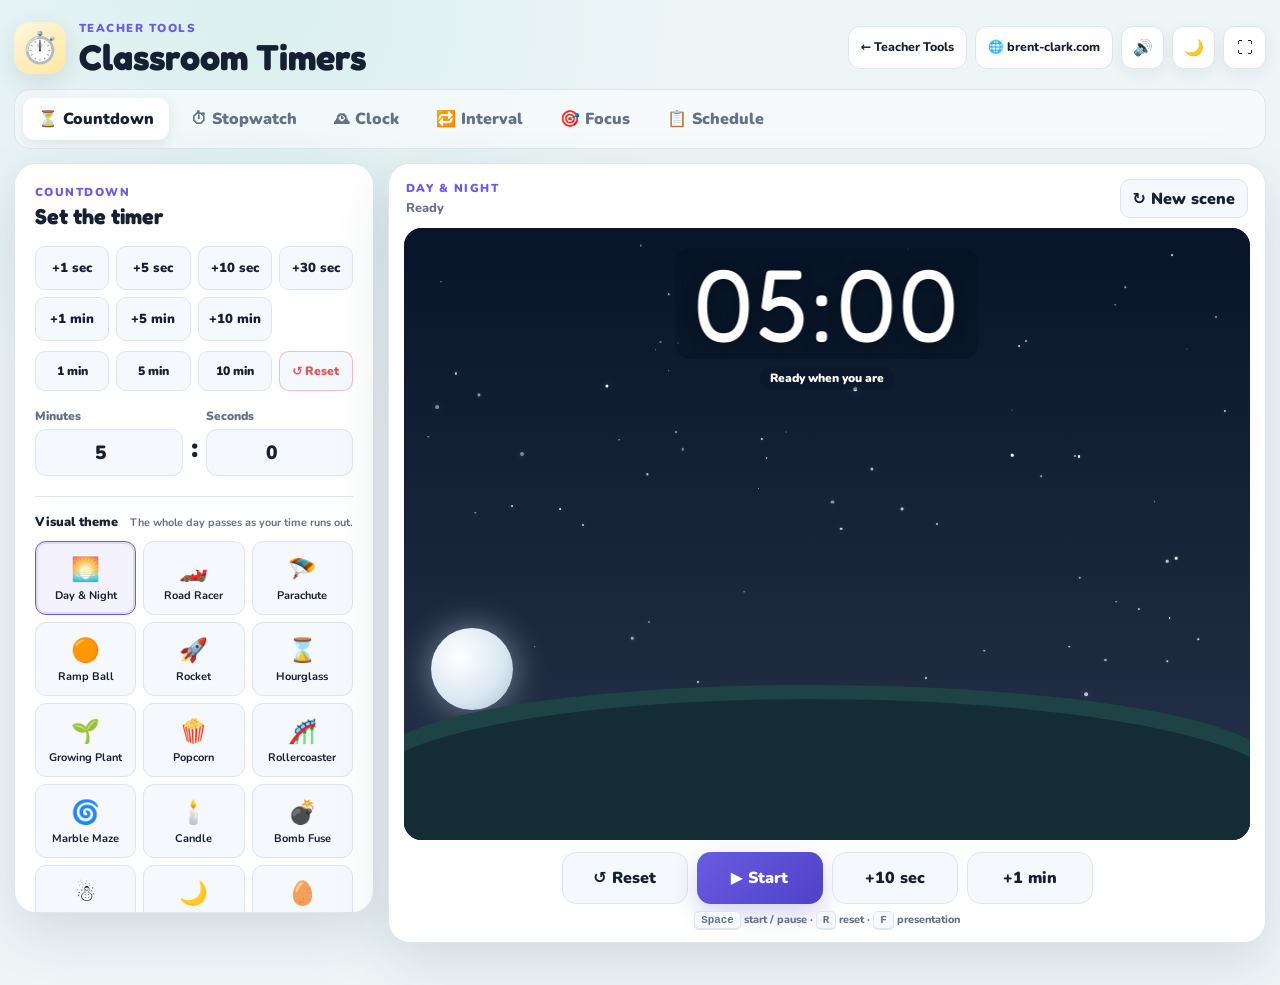
==== commit 948cfd8b: "Load mobile stopwatch layout fix" ====
--- a/tools/classroom-timers/index.html
+++ b/tools/classroom-timers/index.html
@@ -217,5 +217,6 @@
   <script src="pastel-workspace-upgrade.js?v=8"></script>
   <script src="presentation-fullscreen-upgrade.js?v=2" data-presentation-fullscreen-upgrade="true"></script>
   <script src="mobile-landscape-upgrade.js?v=6"></script>
+  <script src="mobile-stopwatch-layout-fix.js?v=1"></script>
 </body>
 </html>
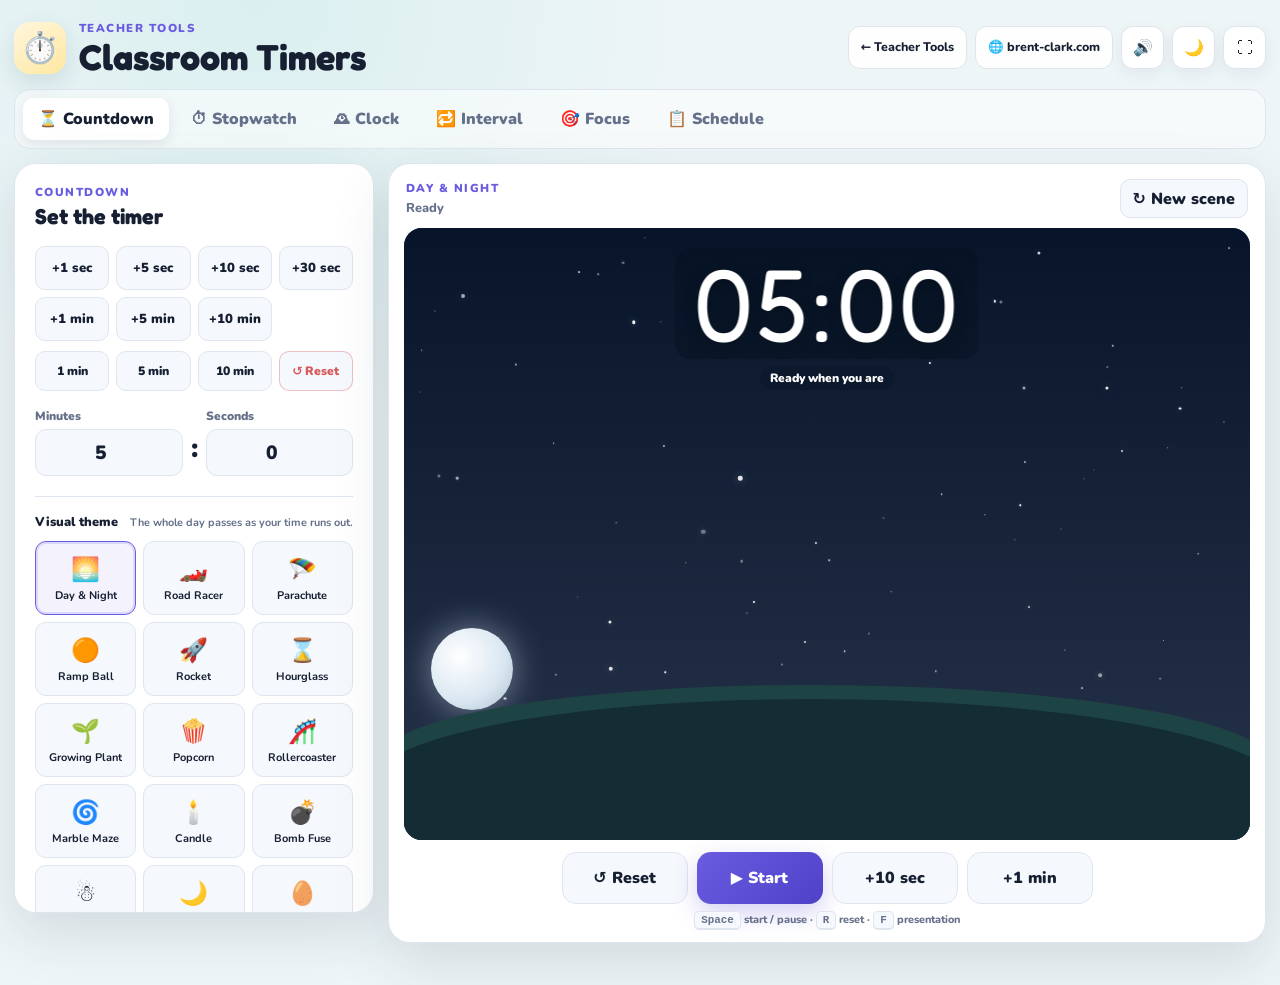
==== commit f6e51172: "Load updated mobile stopwatch fullscreen controls" ====
--- a/tools/classroom-timers/index.html
+++ b/tools/classroom-timers/index.html
@@ -217,6 +217,6 @@
   <script src="pastel-workspace-upgrade.js?v=8"></script>
   <script src="presentation-fullscreen-upgrade.js?v=2" data-presentation-fullscreen-upgrade="true"></script>
   <script src="mobile-landscape-upgrade.js?v=6"></script>
-  <script src="mobile-stopwatch-layout-fix.js?v=1"></script>
+  <script src="mobile-stopwatch-layout-fix.js?v=2"></script>
 </body>
 </html>
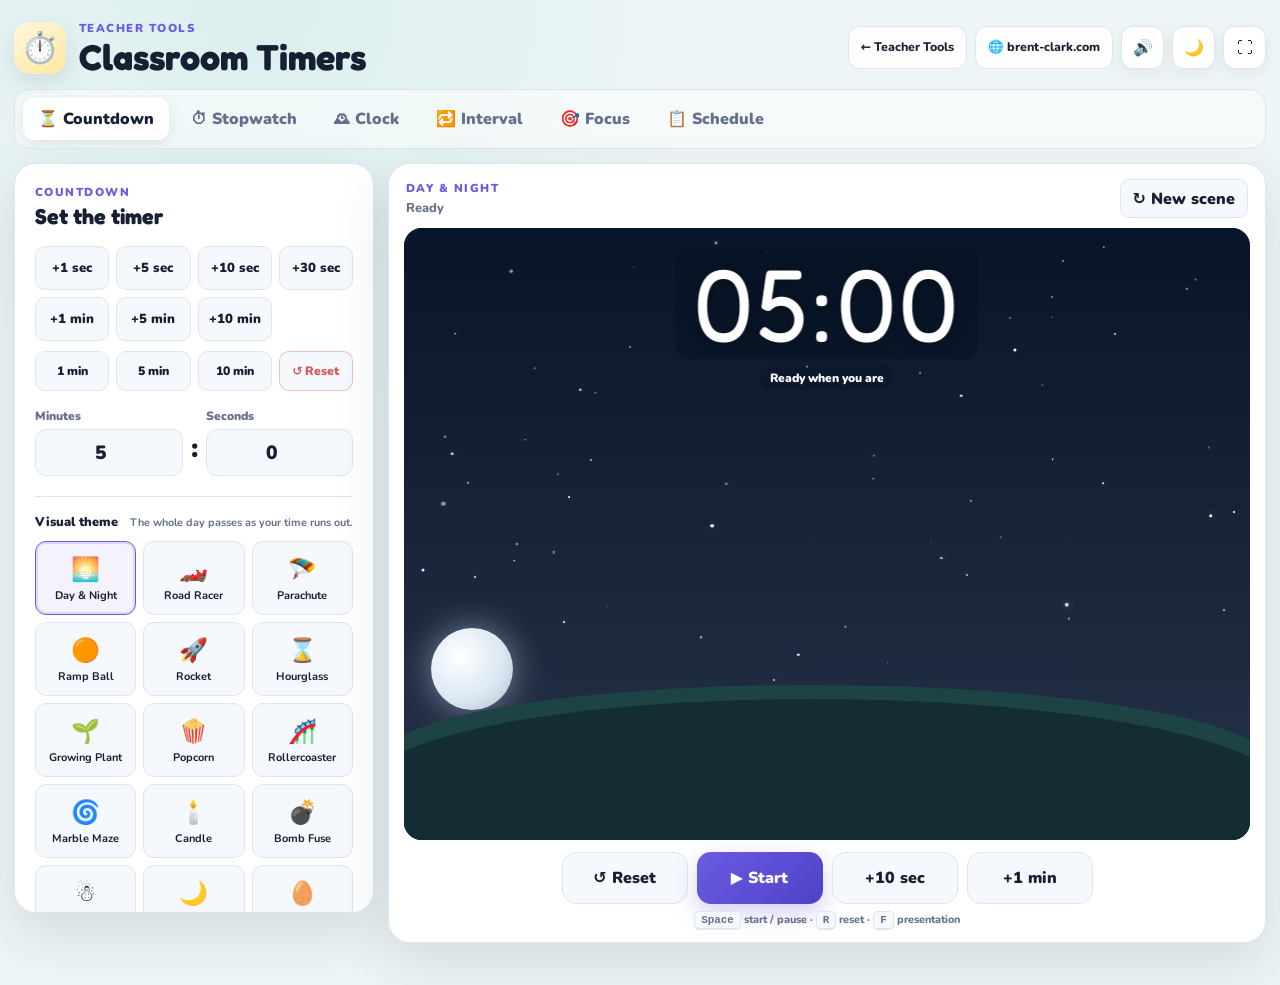
==== commit bc99c582: "Load raised mobile fullscreen controls" ====
--- a/tools/classroom-timers/index.html
+++ b/tools/classroom-timers/index.html
@@ -217,6 +217,6 @@
   <script src="pastel-workspace-upgrade.js?v=8"></script>
   <script src="presentation-fullscreen-upgrade.js?v=2" data-presentation-fullscreen-upgrade="true"></script>
   <script src="mobile-landscape-upgrade.js?v=6"></script>
-  <script src="mobile-stopwatch-layout-fix.js?v=2"></script>
+  <script src="mobile-stopwatch-layout-fix.js?v=3"></script>
 </body>
 </html>
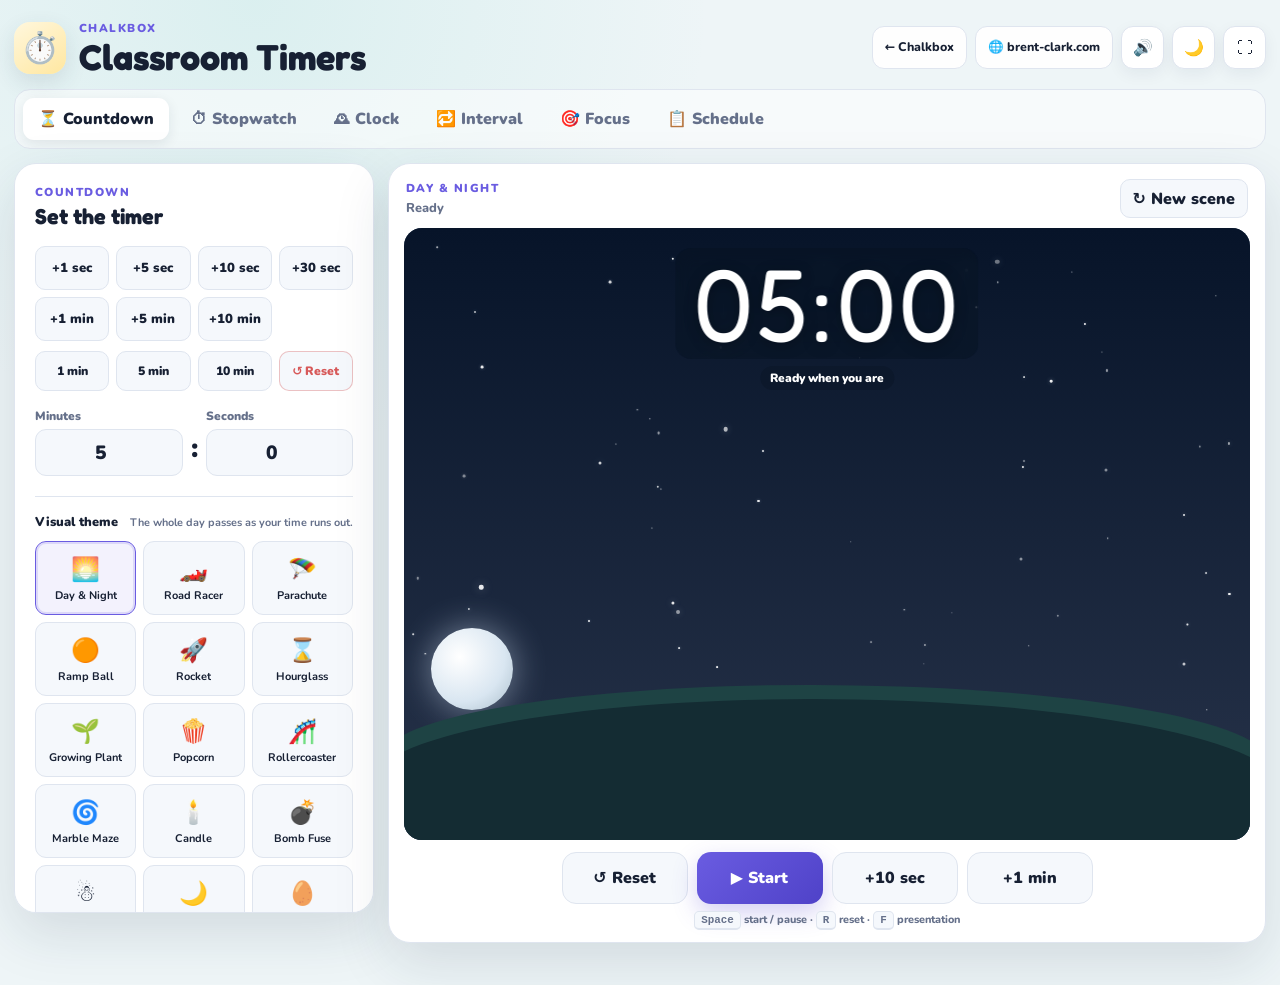
==== commit 0849fcc5: "Rebrand Classroom Timers for Chalkbox" ====
--- a/tools/classroom-timers/index.html
+++ b/tools/classroom-timers/index.html
@@ -5,9 +5,9 @@
   <meta name="viewport" content="width=device-width, initial-scale=1">
   <meta name="theme-color" content="#173d52">
   <meta name="description" content="A classroom-friendly suite of visual countdowns, stopwatches, clocks, interval timers and lesson schedules.">
-  <title>Classroom Timers | Teacher Tools</title>
-  <link rel="icon" type="image/svg+xml" href="../../favicon.svg?v=4">
-  <link rel="shortcut icon" href="../../favicon.svg?v=4">
+  <title>Classroom Timers | Chalkbox</title>
+  <link rel="icon" type="image/svg+xml" href="../../favicon.svg?v=5">
+  <link rel="shortcut icon" href="../../favicon.svg?v=5">
   <link rel="preconnect" href="https://fonts.googleapis.com">
   <link rel="preconnect" href="https://fonts.gstatic.com" crossorigin>
   <link href="https://fonts.googleapis.com/css2?family=Bungee&family=Fredoka:wght@500;600;700&family=Nunito:wght@500;700;800;900&display=swap" rel="stylesheet">
@@ -20,12 +20,12 @@
       <div class="brand-lockup">
         <span class="tool-badge" aria-hidden="true">⏱️</span>
         <div>
-          <p class="eyebrow">Teacher Tools</p>
+          <p class="eyebrow">Chalkbox</p>
           <h1>Classroom Timers</h1>
         </div>
       </div>
       <div class="top-actions">
-        <a class="header-nav-link" href="../../" title="Back to Teacher Tools">← Teacher Tools</a>
+        <a class="header-nav-link" href="../../" title="Back to Chalkbox">← Chalkbox</a>
         <a class="header-nav-link" href="https://www.brent-clark.com/" target="_blank" rel="noopener" title="Open brent-clark.com">🌐 brent-clark.com</a>
         <button class="icon-button" id="muteBtn" type="button" title="Mute sounds" aria-label="Mute sounds" aria-pressed="false">🔊</button>
         <button class="icon-button" id="themeBtn" type="button" title="Turn on dark mode" aria-label="Turn on dark mode" aria-pressed="false">🌙</button>
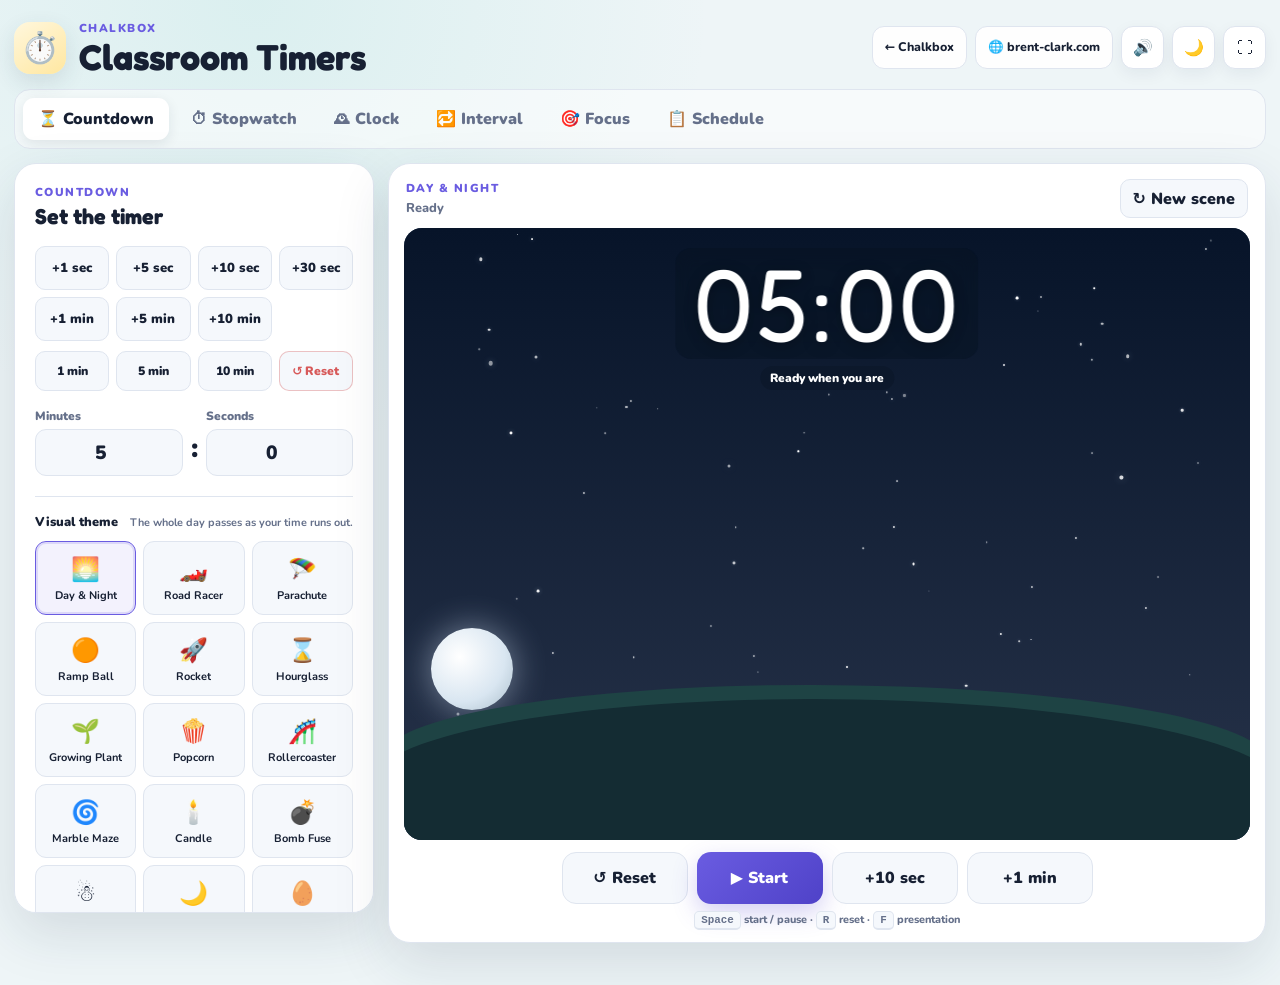
==== commit d16c1705: "Load plant and autumn connection fixes" ====
--- a/tools/classroom-timers/index.html
+++ b/tools/classroom-timers/index.html
@@ -213,6 +213,7 @@
   <script src="autumn-vulture-fix.js"></script>
   <script src="autumn-finishing-touches.js?v=2"></script>
   <script src="autumn-balance-fix.js?v=2"></script>
+  <script src="scene-connection-fix.js?v=1"></script>
   <script src="stopwatch-physical-upgrade.js?v=10"></script>
   <script src="pastel-workspace-upgrade.js?v=8"></script>
   <script src="presentation-fullscreen-upgrade.js?v=2" data-presentation-fullscreen-upgrade="true"></script>
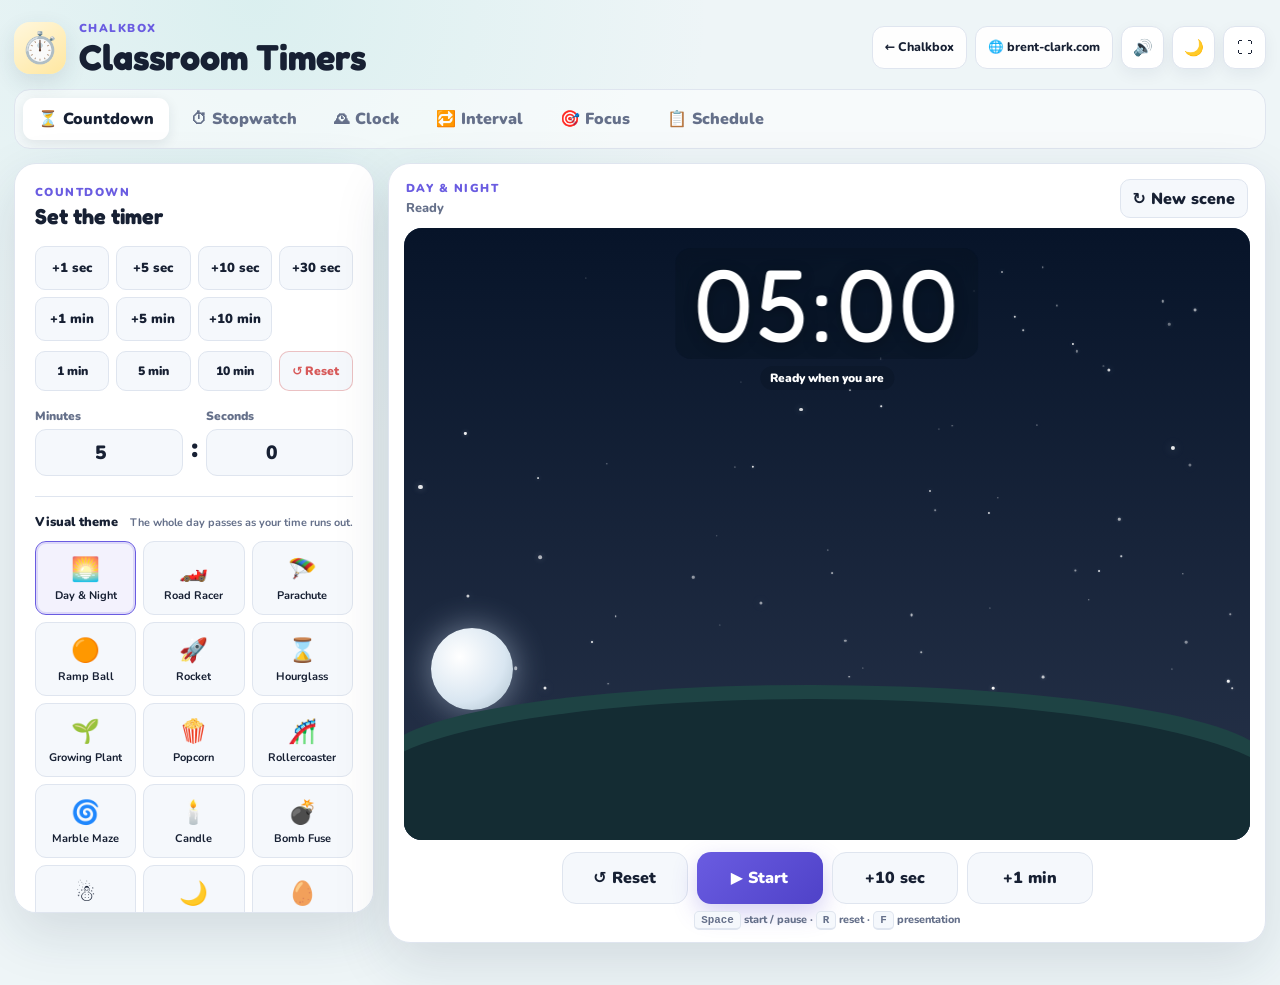
==== commit 7428a064: "Load responsive scene geometry fixes" ====
--- a/tools/classroom-timers/index.html
+++ b/tools/classroom-timers/index.html
@@ -209,11 +209,11 @@
   <script src="rocket-flight.js"></script>
   <script src="hourglass-upgrade.js"></script>
   <script src="autumn-tree-upgrade.js"></script>
+  <script src="scene-geometry-fix-v2.js?v=2"></script>
   <script src="autumn-canopy-upgrade.js"></script>
   <script src="autumn-vulture-fix.js"></script>
   <script src="autumn-finishing-touches.js?v=2"></script>
   <script src="autumn-balance-fix.js?v=2"></script>
-  <script src="scene-connection-fix.js?v=1"></script>
   <script src="stopwatch-physical-upgrade.js?v=10"></script>
   <script src="pastel-workspace-upgrade.js?v=8"></script>
   <script src="presentation-fullscreen-upgrade.js?v=2" data-presentation-fullscreen-upgrade="true"></script>
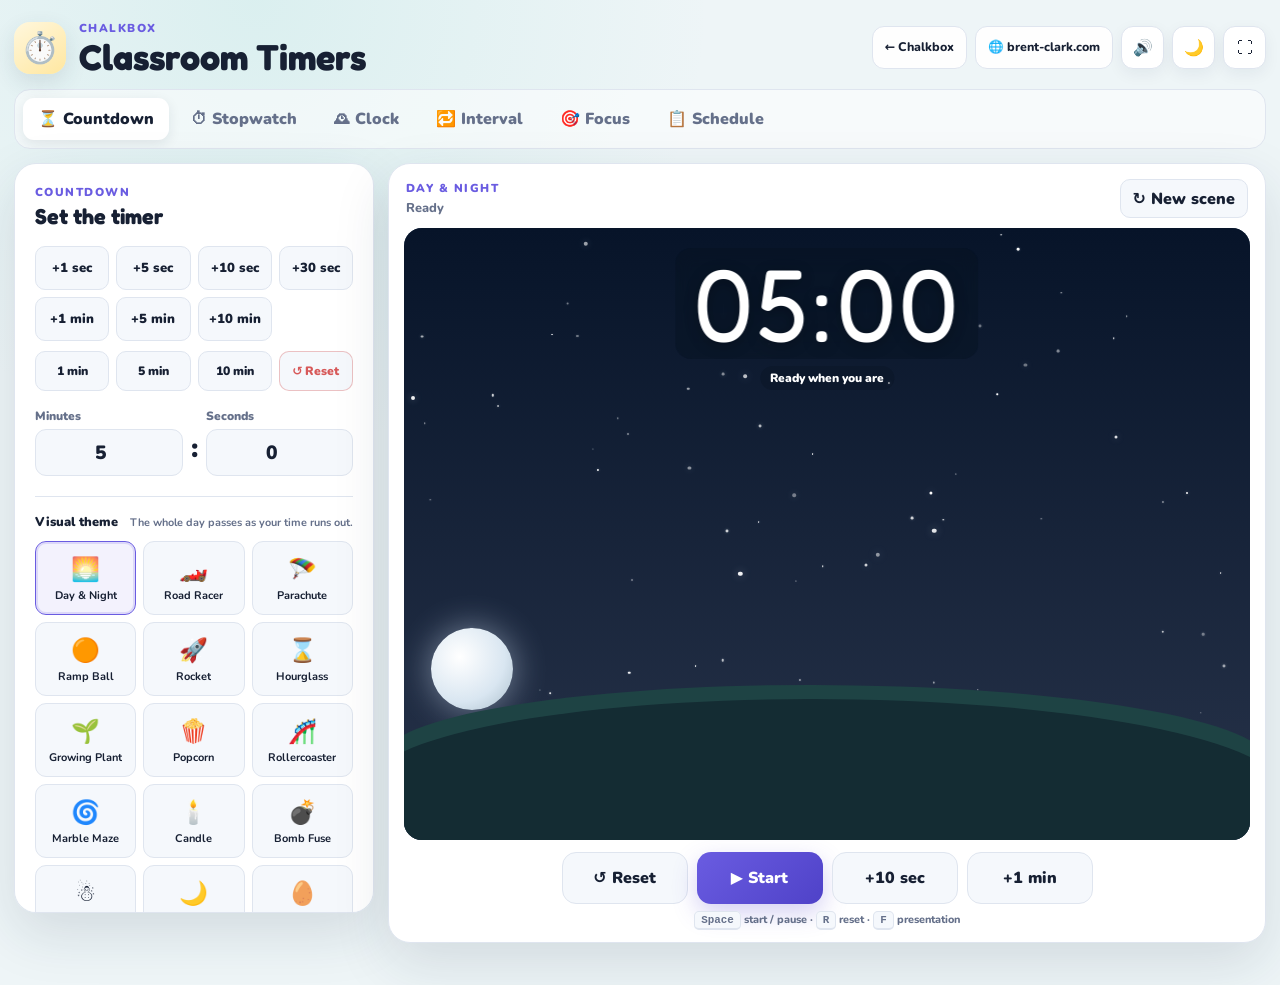
==== commit 24df0491: "Cache-bust scene geometry fixes" ====
--- a/tools/classroom-timers/index.html
+++ b/tools/classroom-timers/index.html
@@ -209,7 +209,7 @@
   <script src="rocket-flight.js"></script>
   <script src="hourglass-upgrade.js"></script>
   <script src="autumn-tree-upgrade.js"></script>
-  <script src="scene-geometry-fix-v2.js?v=2"></script>
+  <script src="scene-geometry-fix-v2.js?v=3"></script>
   <script src="autumn-canopy-upgrade.js"></script>
   <script src="autumn-vulture-fix.js"></script>
   <script src="autumn-finishing-touches.js?v=2"></script>
